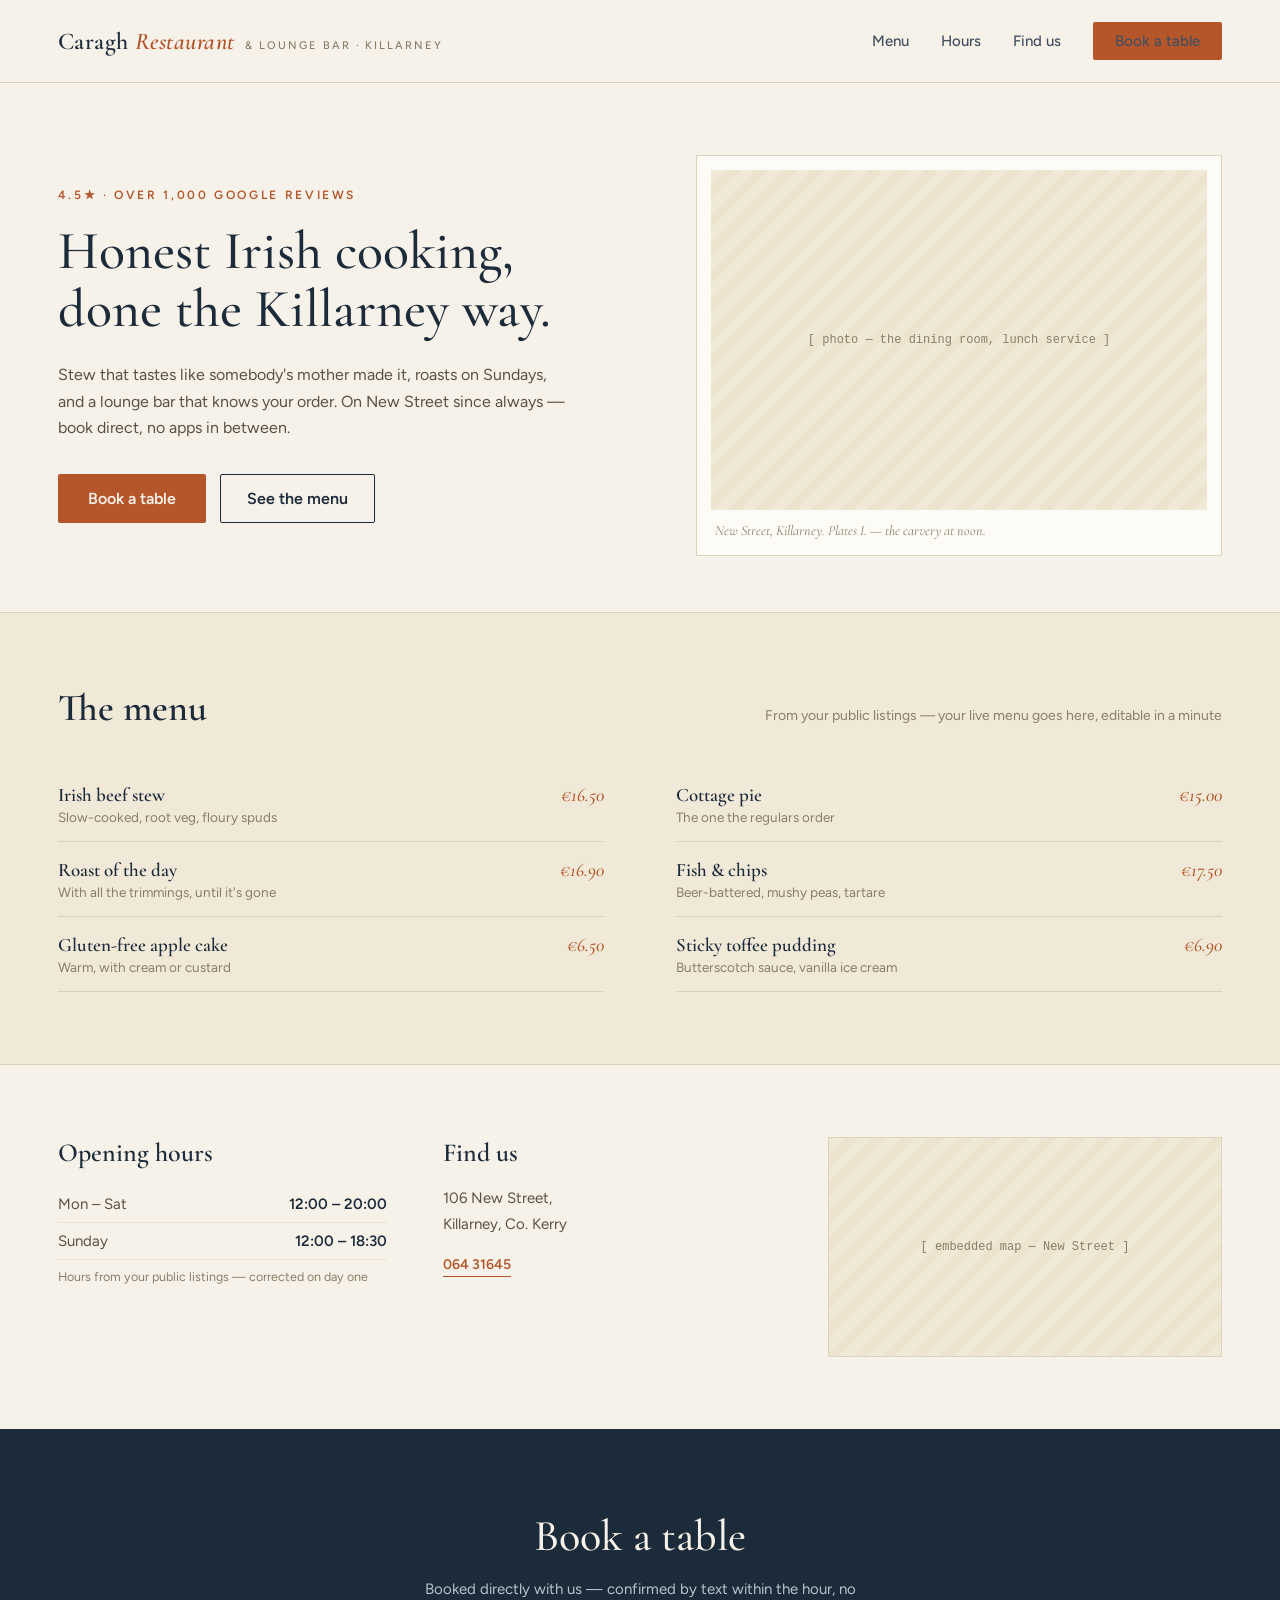
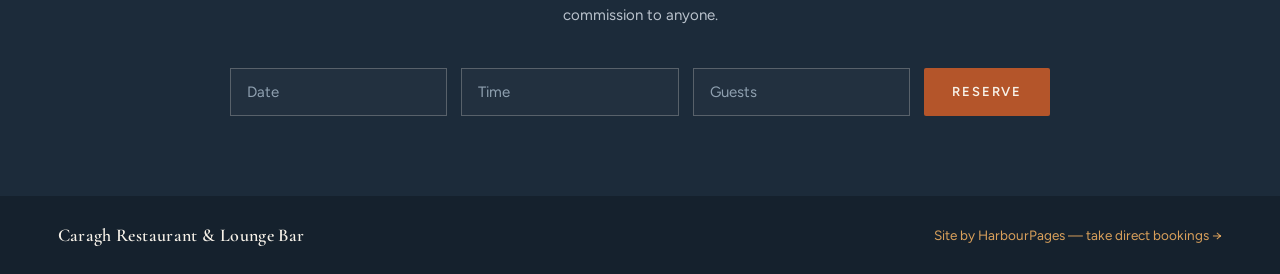
==== demos/caragh-restaurant/index.html @ 48262aea "Three real-business demos: Caragh (Killarney), Friends Bistro (Westport), The Supper Club (Kinsale) " ====
<!doctype html>
<html lang="en-IE">
<head>
  <meta charset="utf-8">
  <meta name="viewport" content="width=device-width, initial-scale=1">
  <meta name="description" content="Demo site by HarbourPages — Caragh Restaurant & Lounge Bar, Killarney. Honest Irish cooking on New Street. Book a table directly, no apps in between.">
  <title>Caragh Restaurant &amp; Lounge Bar — Killarney (HarbourPages demo)</title>
  <link rel="preconnect" href="https://fonts.googleapis.com">
  <link rel="preconnect" href="https://fonts.gstatic.com" crossorigin>
  <link href="https://fonts.googleapis.com/css2?family=Cormorant+Garamond:ital,wght@0,400;0,500;0,600;0,700;1,400;1,500;1,600&family=Figtree:wght@400;500;600;700&display=swap" rel="stylesheet">
  <link rel="stylesheet" href="../../styles.css">
</head>
<body>

  <nav class="nav">
    <div class="brand">
      <span class="brandMark">Caragh <em>Restaurant</em></span>
      <span class="brandTag">&amp; Lounge Bar &middot; Killarney</span>
    </div>
    <div class="navLinks">
      <a href="#menu">Menu</a>
      <a href="#hours">Hours</a>
      <a href="#hours">Find us</a>
      <a class="btn btnSolid btnSmall" href="#book">Book a table</a>
    </div>
  </nav>

  <header class="hero">
    <div>
      <div class="kicker">4.5&#9733; &middot; over 1,000 Google reviews</div>
      <h1 style="font-size:clamp(38px, 4.2vw, 60px);">Honest Irish cooking, done the Killarney way.</h1>
      <p class="heroCopy" style="max-width:32em;">Stew that tastes like somebody's mother made it, roasts on Sundays, and a lounge bar that knows your order. On New Street since always &mdash; book direct, no apps in between.</p>
      <div class="heroActions">
        <a class="btn btnSolid" href="#book">Book a table</a>
        <a class="btn btnOutline" href="#menu">See the menu</a>
      </div>
    </div>
    <figure class="plate">
      <div class="placeholder" style="height:340px;"><span>[ photo &mdash; the dining room, lunch service ]</span></div>
      <figcaption><span>New Street, Killarney. Plates I. &mdash; the carvery at noon.</span></figcaption>
    </figure>
  </header>

  <section class="band bandAlt menuBand" id="menu">
    <div class="menuHead">
      <h2>The menu</h2>
      <span>From your public listings &mdash; your live menu goes here, editable in a minute</span>
    </div>
    <div class="menuGrid">
      <div class="dish"><div><h3>Irish beef stew</h3><p>Slow-cooked, root veg, floury spuds</p></div><span class="price">&euro;16.50</span></div>
      <div class="dish"><div><h3>Cottage pie</h3><p>The one the regulars order</p></div><span class="price">&euro;15.00</span></div>
      <div class="dish"><div><h3>Roast of the day</h3><p>With all the trimmings, until it's gone</p></div><span class="price">&euro;16.90</span></div>
      <div class="dish"><div><h3>Fish &amp; chips</h3><p>Beer-battered, mushy peas, tartare</p></div><span class="price">&euro;17.50</span></div>
      <div class="dish"><div><h3>Gluten-free apple cake</h3><p>Warm, with cream or custard</p></div><span class="price">&euro;6.50</span></div>
      <div class="dish"><div><h3>Sticky toffee pudding</h3><p>Butterscotch sauce, vanilla ice cream</p></div><span class="price">&euro;6.90</span></div>
    </div>
  </section>

  <section class="band infoGrid" id="hours">
    <div>
      <h3>Opening hours</h3>
      <div class="hoursRow"><span>Mon &ndash; Sat</span><strong>12:00 &ndash; 20:00</strong></div>
      <div class="hoursRow"><span>Sunday</span><strong>12:00 &ndash; 18:30</strong></div>
      <div class="hoursRow"><span style="font-size:12.5px;color:#8A7E68;">Hours from your public listings &mdash; corrected on day one</span><strong></strong></div>
    </div>
    <div>
      <h3>Find us</h3>
      <p class="address">106 New Street,<br>Killarney, Co. Kerry</p>
      <a class="linkRule" href="tel:+3536431645" style="font-size:14px;">064 31645</a>
    </div>
    <div class="mapSlot placeholder"><span>[ embedded map &mdash; New Street ]</span></div>
  </section>

  <section class="bandDark bookBand" id="book">
    <h2>Book a table</h2>
    <p>Booked directly with us &mdash; confirmed by text within the hour, no commission to anyone.</p>
    <div class="bookRow">
      <input placeholder="Date" aria-label="Date">
      <input placeholder="Time" aria-label="Time">
      <input placeholder="Guests" aria-label="Guests">
      <a class="btn btnSolid btnCaps" href="mailto:hello@harbourpages.com?subject=Table%20booking%20(Caragh%20demo)">Reserve</a>
    </div>
  </section>

  <footer class="footer">
    <span class="brandMark" style="font-style:normal;">Caragh Restaurant &amp; Lounge Bar</span>
    <a href="https://harbourpages.com">Site by HarbourPages &mdash; take direct bookings &rarr;</a>
  </footer>

</body>
</html>
---- styles.css ----
/* ============================================================
   HarbourPages — design system (per HANDOFF.md)
   Fonts: Cormorant Garamond (display serif) + Figtree (UI/body)
   ============================================================ */

:root {
  --bg: #f7f2e9;
  --bg-alt: #f1e9d8;
  --card: #fdfbf5;
  --ink: #1c2b3a;
  --body: #22303f;
  --secondary: #5a5142;
  --muted: #8a7e68;
  --hairline: #ddd2bc;
  --rule-soft: #ede4d0;
  --rule-softer: #f1e9d8;
  --accent: #b4552a;
  --accent-hover: #8e3f1d;
  --dark: #1c2b3a;
  --dark-footer: #15212d;
  --dark-body: #22303f;
  --on-dark: #f7f2e9;
  --on-dark-secondary: #b9c2cc;
  --on-dark-muted: #8fa0b0;
  --gold: #d9a05b;
  --serif: "Cormorant Garamond", Georgia, serif;
  --sans: "Figtree", "Segoe UI", sans-serif;
  --pad-x: clamp(24px, 4.5vw, 64px);
}

* {
  box-sizing: border-box;
}

body {
  margin: 0;
  background: var(--bg);
  color: var(--body);
  font: 400 16px/1.6 var(--sans);
}

a {
  color: var(--accent);
  text-decoration: none;
  transition: color 140ms ease, background 140ms ease, border-color 140ms ease;
}

a:hover {
  color: var(--accent-hover);
}

img {
  max-width: 100%;
}

input {
  font: 400 15px var(--sans);
}

/* --- Buttons (near-square, 2px radius) --- */
.btn {
  display: inline-block;
  border-radius: 2px;
  font: 600 16px var(--sans);
  padding: 15px 30px;
  white-space: nowrap;
}

.btnSolid {
  background: var(--accent);
  color: var(--on-dark);
}

.btnSolid:hover {
  background: var(--accent-hover);
  color: var(--on-dark);
}

.btnOutline {
  border: 1px solid var(--ink);
  color: var(--ink);
  padding: 14px 26px;
}

.btnOutline:hover {
  background: var(--ink);
  color: var(--on-dark);
}

.btnSmall {
  font-size: 15px;
  padding: 10px 22px;
}

.btnCaps {
  font: 600 13px var(--sans);
  letter-spacing: 0.14em;
  text-transform: uppercase;
  padding: 16px 28px;
}

/* --- Kickers & links --- */
.kicker {
  font: 600 12px var(--sans);
  letter-spacing: 0.22em;
  text-transform: uppercase;
  color: var(--accent);
}

.linkRule {
  font: 600 15px var(--sans);
  border-bottom: 1px solid var(--accent);
  padding-bottom: 3px;
}

.linkCaps {
  font: 600 13px var(--sans);
  letter-spacing: 0.18em;
  text-transform: uppercase;
  border-bottom: 1px solid currentColor;
  padding-bottom: 4px;
}

.linkCaps.inkLink {
  color: var(--ink);
}

.linkCaps.inkLink:hover {
  color: var(--accent);
}

/* --- Nav --- */
.nav {
  display: flex;
  align-items: center;
  justify-content: space-between;
  gap: 18px;
  flex-wrap: wrap;
  padding: 22px var(--pad-x);
  border-bottom: 1px solid var(--hairline);
}

.brand {
  display: flex;
  align-items: baseline;
  gap: 10px;
}

.brandMark {
  font: 600 24px var(--serif);
  color: var(--ink);
  letter-spacing: 0.02em;
}

.brandMark em {
  font-style: italic;
  color: var(--accent);
}

.brandTag {
  font: 500 11px var(--sans);
  letter-spacing: 0.18em;
  color: var(--muted);
  text-transform: uppercase;
}

.navLinks {
  display: flex;
  align-items: center;
  gap: clamp(16px, 2.5vw, 32px);
}

.navLinks > a {
  font: 500 15px var(--sans);
  color: #435060;
}

.navLinks > a:hover {
  color: var(--accent);
}

/* --- Bands --- */
.band {
  padding: 72px var(--pad-x);
}

.bandAlt {
  background: var(--bg-alt);
  border-top: 1px solid var(--hairline);
  border-bottom: 1px solid var(--hairline);
}

.bandCard {
  background: var(--card);
  border-top: 1px solid var(--hairline);
}

.bandDark {
  background: var(--dark);
  color: var(--on-dark);
}

/* --- Hero --- */
.hero {
  display: grid;
  grid-template-columns: 1.05fr 0.95fr;
  gap: 56px;
  padding: 72px var(--pad-x) 56px;
  align-items: center;
}

.hero .kicker {
  margin-bottom: 20px;
}

.hero h1 {
  font: 500 clamp(40px, 4.8vw, 68px) / 1.08 var(--serif);
  margin: 0 0 24px;
  color: var(--ink);
  text-wrap: balance;
}

.hero h1 em {
  color: var(--accent);
}

.heroLead {
  font: 500 20px/1.5 var(--sans);
  color: var(--body);
  margin: 0 0 14px;
  max-width: 34em;
}

.heroCopy {
  font: 400 16px/1.65 var(--sans);
  color: var(--secondary);
  margin: 0 0 32px;
  max-width: 36em;
}

.heroActions {
  display: flex;
  gap: 14px;
  align-items: center;
  flex-wrap: wrap;
}

/* --- Etching-style plate --- */
.plate {
  margin: 0;
  border: 1px solid var(--hairline);
  padding: 14px;
  background: var(--card);
}

.plate img {
  display: block;
  width: 100%;
  height: 340px;
  object-fit: cover;
}

.plate figcaption {
  font: italic 400 14px var(--serif);
  color: var(--muted);
  padding: 12px 4px 2px;
  display: flex;
  justify-content: space-between;
  gap: 12px;
}

.plate figcaption .plateMeta {
  font: 400 11px var(--sans);
  font-style: normal;
  letter-spacing: 0.14em;
}

.placeholder {
  background: repeating-linear-gradient(-45deg, var(--rule-softer), var(--rule-softer) 10px, var(--rule-soft) 10px, var(--rule-soft) 20px);
  display: flex;
  align-items: center;
  justify-content: center;
}

.placeholder span {
  font: 400 12px ui-monospace, monospace;
  color: var(--muted);
}

/* --- Demo strip --- */
.demoStrip {
  padding: 0 var(--pad-x) 72px;
}

.stripHead {
  display: flex;
  align-items: baseline;
  justify-content: space-between;
  gap: 16px;
  flex-wrap: wrap;
  border-top: 1px solid var(--hairline);
  padding-top: 28px;
  margin-bottom: 24px;
}

.stripHead h2 {
  font: 600 30px var(--serif);
  margin: 0;
  color: var(--ink);
}

.stripHead span {
  font: 400 14px var(--sans);
  color: var(--muted);
}

.demoGrid {
  display: grid;
  grid-template-columns: repeat(3, 1fr);
  gap: 24px;
}

.demoCard {
  display: block;
  background: var(--card);
  border: 1px solid var(--hairline);
  padding: 12px 12px 18px;
  color: var(--body);
}

.demoCard:hover {
  border-color: var(--accent);
  color: var(--body);
}

.demoCard .placeholder {
  height: 170px;
}

.demoCardRow {
  display: flex;
  justify-content: space-between;
  align-items: baseline;
  gap: 12px;
  padding: 16px 6px 0;
}

.demoCardRow h3 {
  font: 600 21px var(--serif);
  margin: 0;
  color: var(--ink);
}

.demoCardRow p {
  font: 400 13px var(--sans);
  color: var(--muted);
  margin: 3px 0 0;
}

.demoCardRow .view {
  font: 600 13px var(--sans);
  color: var(--accent);
  white-space: nowrap;
}

/* --- Odyssey quote band --- */
.quoteBand {
  display: grid;
  grid-template-columns: 380px 1fr;
  gap: 64px;
  align-items: center;
}

.quoteBand img {
  display: block;
  width: 100%;
  height: auto;
  mix-blend-mode: multiply;
}

.quoteBand blockquote {
  font: italic 500 clamp(26px, 2.8vw, 36px) / 1.35 var(--serif);
  color: var(--ink);
  margin: 0 0 20px;
  max-width: 20em;
}

.quoteAttr {
  font: 600 12px var(--sans);
  letter-spacing: 0.2em;
  color: var(--muted);
  text-transform: uppercase;
  margin-bottom: 26px;
}

.quoteBand p {
  font: 400 16px/1.7 var(--sans);
  color: var(--secondary);
  max-width: 38em;
  margin: 0 0 28px;
}

/* --- Leaks --- */
.leaksLayout {
  display: grid;
  grid-template-columns: 340px 1fr;
  gap: 64px;
  padding: 80px var(--pad-x);
}

.leaksLayout h2 {
  font: 600 38px/1.15 var(--serif);
  margin: 0 0 16px;
  color: var(--ink);
}

.leaksLayout .intro p {
  font: 400 15px/1.65 var(--sans);
  color: var(--secondary);
  margin: 0;
}

.leaksGrid {
  display: grid;
  grid-template-columns: repeat(2, 1fr);
  column-gap: 48px;
}

.leak {
  display: flex;
  gap: 16px;
  align-items: baseline;
  padding: 14px 0;
  border-bottom: 1px solid var(--hairline);
}

.leak .no {
  font: italic 500 16px var(--serif);
  color: var(--accent);
  width: 26px;
  flex: 0 0 auto;
}

.leak h3 {
  font: 600 15px var(--sans);
  color: var(--ink);
  margin: 0;
}

.leak p {
  font: 400 13.5px/1.5 var(--sans);
  color: var(--muted);
  margin: 2px 0 0;
}

/* --- Process --- */
.processBand h2 {
  font: 600 38px var(--serif);
  margin: 0 0 8px;
  color: var(--ink);
}

.processBand .route {
  font: 400 15px var(--sans);
  color: var(--muted);
  margin: 0 0 40px;
}

.processGrid {
  display: grid;
  grid-template-columns: repeat(5, 1fr);
}

.step {
  border-left: 1px solid var(--hairline);
  padding: 6px 22px 4px;
}

.step .no {
  font: italic 500 30px var(--serif);
  color: var(--accent);
}

.step h3 {
  font: 600 17px var(--sans);
  color: var(--ink);
  margin: 10px 0 6px;
}

.step p {
  font: 400 13.5px/1.55 var(--sans);
  color: var(--secondary);
  margin: 0;
}

/* --- Pricing --- */
.pricingBand {
  padding: 90px var(--pad-x);
}

.pricingBand h2 {
  font: 500 44px var(--serif);
  margin: 0 0 14px;
  color: var(--ink);
  text-align: center;
}

.priceHero {
  text-align: center;
  margin-bottom: 14px;
}

.priceHero span {
  font: italic 500 clamp(44px, 5vw, 64px) var(--serif);
  color: var(--accent);
}

/* Cormorant's italic oldstyle zeros sit low next to the tall 8 —
   a slight lift optically centres them (menu-price flourish). */
.priceZeros {
  position: relative;
  top: -0.12em;
}

.priceSub {
  font: 400 15px/1.7 var(--sans);
  color: var(--secondary);
  max-width: 40em;
  margin: 0 auto 56px;
  text-align: center;
}

.pricingCols {
  display: grid;
  grid-template-columns: repeat(3, 1fr);
  max-width: 1200px;
  margin: 0 auto;
}

.priceCol {
  border-left: 1px solid var(--hairline);
  padding: 8px 36px 4px;
}

.priceCol .tag {
  font: 500 11px var(--sans);
  letter-spacing: 0.26em;
  text-transform: uppercase;
  color: var(--accent);
  margin-bottom: 16px;
}

.priceCol h3 {
  font: 500 26px var(--serif);
  color: var(--ink);
  margin: 0 0 16px;
}

.pricePoint {
  display: flex;
  gap: 12px;
  align-items: baseline;
  padding: 9px 0;
  border-top: 1px solid var(--rule-softer);
}

.pricePoint .dash {
  font: italic 500 14px var(--serif);
  color: var(--accent);
}

.pricePoint span:last-child {
  font: 400 14px/1.55 var(--sans);
  color: var(--secondary);
}

.pricingLinks {
  display: flex;
  justify-content: center;
  gap: 48px;
  margin-top: 52px;
  flex-wrap: wrap;
}

/* --- Audit finale --- */
.auditBand {
  padding: 96px var(--pad-x);
  text-align: center;
}

.auditBand .kicker {
  letter-spacing: 0.3em;
  margin-bottom: 20px;
  display: block;
}

.auditBand h2 {
  font: 500 clamp(34px, 4vw, 48px) var(--serif);
  margin: 0 0 18px;
  color: var(--ink);
}

.auditBand > p {
  font: 400 15px/1.7 var(--sans);
  color: var(--secondary);
  max-width: 34em;
  margin: 0 auto 44px;
}

.auditRow {
  display: flex;
  gap: 14px;
  justify-content: center;
  max-width: 780px;
  margin: 0 auto;
  flex-wrap: wrap;
}

.auditRow input {
  flex: 1;
  min-width: 200px;
  padding: 14px 16px;
  border: 1px solid var(--hairline);
  background: var(--card);
  color: var(--body);
}

.auditRow input.wide {
  flex: 1.4;
}

.auditRow button.btn {
  border: 0;
  cursor: pointer;
}

.auditRow button.btn:disabled {
  opacity: 0.6;
  cursor: default;
}

/* Honeypot field — invisible to humans, present for bots */
.auditRow .hp {
  position: absolute;
  left: -9999px;
  width: 1px;
  height: 1px;
  opacity: 0;
}

.auditNote {
  margin: 18px auto 0;
  max-width: 560px;
  text-align: center;
  font: 400 15px/1.7 var(--sans);
  color: var(--body);
}

.auditNote a {
  color: var(--accent);
}

/* --- Footer --- */
.footer {
  background: var(--dark-footer);
  color: var(--on-dark-muted);
  display: flex;
  justify-content: space-between;
  align-items: center;
  gap: 14px;
  flex-wrap: wrap;
  padding: 28px var(--pad-x);
  font: 400 13.5px var(--sans);
}

.footer .brandMark {
  font-size: 18px;
  color: var(--on-dark);
}

.footer .brandMark em {
  color: var(--gold);
}

.footer a {
  color: var(--gold);
}

.footer a:hover {
  color: var(--on-dark);
}

/* ============================================================
   Demo site (The Harbour Cafe)
   ============================================================ */

.menuBand h2 {
  font: 600 38px var(--serif);
  margin: 0;
  color: var(--ink);
}

.menuHead {
  display: flex;
  justify-content: space-between;
  align-items: baseline;
  gap: 16px;
  flex-wrap: wrap;
  margin-bottom: 36px;
}

.menuHead span {
  font: 400 14px var(--sans);
  color: var(--muted);
}

.menuGrid {
  display: grid;
  grid-template-columns: 1fr 1fr;
  gap: 0 72px;
}

.dish {
  display: flex;
  justify-content: space-between;
  align-items: baseline;
  gap: 24px;
  padding: 16px 0;
  border-bottom: 1px solid var(--hairline);
}

.dish h3 {
  font: 600 19px var(--serif);
  color: var(--ink);
  margin: 0;
}

.dish p {
  font: 400 13.5px var(--sans);
  color: var(--muted);
  margin: 3px 0 0;
}

.dish .price {
  font: italic 500 19px var(--serif);
  color: var(--accent);
  white-space: nowrap;
}

.infoGrid {
  display: grid;
  grid-template-columns: 1fr 1fr 1.2fr;
  gap: 56px;
}

.infoGrid h3 {
  font: 600 26px var(--serif);
  margin: 0 0 18px;
  color: var(--ink);
}

.hoursRow {
  display: flex;
  justify-content: space-between;
  padding: 9px 0;
  border-bottom: 1px solid var(--rule-soft);
  font: 400 15px var(--sans);
  color: var(--secondary);
}

.hoursRow strong {
  color: var(--ink);
  font-weight: 600;
}

.hoursRow:last-of-type {
  border-bottom: 0;
}

.address {
  font: 400 15px/1.7 var(--sans);
  color: var(--secondary);
  margin: 0 0 14px;
}

.mapSlot {
  height: 220px;
  border: 1px solid var(--hairline);
}

.bookBand {
  text-align: center;
  padding: 80px var(--pad-x);
}

.bookBand h2 {
  font: 500 44px var(--serif);
  margin: 0 0 14px;
}

.bookBand > p {
  font: 400 15px/1.7 var(--sans);
  color: var(--on-dark-secondary);
  margin: 0 auto 40px;
  max-width: 30em;
}

.bookRow {
  display: flex;
  gap: 14px;
  justify-content: center;
  max-width: 820px;
  margin: 0 auto;
  flex-wrap: wrap;
}

.bookRow input {
  flex: 1;
  min-width: 140px;
  padding: 14px 16px;
  border: 1px solid rgba(247, 242, 233, 0.25);
  background: var(--dark-body);
  color: var(--on-dark);
}

.bookRow input::placeholder {
  color: var(--on-dark-muted);
}

/* ============================================================
   Owner dashboard
   ============================================================ */

.dashTop {
  display: flex;
  align-items: center;
  justify-content: space-between;
  gap: 14px;
  flex-wrap: wrap;
  padding: 18px 40px;
  background: var(--dark);
  color: var(--on-dark);
}

.dashTop .brandMark {
  font-size: 20px;
  color: var(--on-dark);
}

.dashTop .brandMark em {
  color: var(--gold);
}

.dashTag {
  font: 500 12px var(--sans);
  letter-spacing: 0.14em;
  text-transform: uppercase;
  color: var(--on-dark-muted);
}

.dashTop .right {
  display: flex;
  align-items: center;
  gap: 20px;
}

.dashTop .right a {
  font: 600 14px var(--sans);
  color: var(--gold);
}

.dashTop .right a:hover {
  color: var(--on-dark);
}

.avatar {
  width: 36px;
  height: 36px;
  border-radius: 50%;
  background: var(--accent);
  color: var(--on-dark);
  display: flex;
  align-items: center;
  justify-content: center;
  font: 600 14px var(--sans);
}

.dashLayout {
  display: grid;
  grid-template-columns: 240px 1fr;
  min-height: calc(100vh - 73px);
}

.sidebar {
  background: var(--bg-alt);
  border-right: 1px solid var(--hairline);
  padding: 28px 0;
  display: flex;
  flex-direction: column;
  gap: 2px;
}

.sideLink {
  display: flex;
  justify-content: space-between;
  align-items: center;
  font: 500 15px var(--sans);
  color: var(--secondary);
  padding: 13px 28px;
  border-left: 3px solid transparent;
}

.sideLink:hover {
  color: var(--accent);
}

.sideLink.active {
  font-weight: 600;
  color: var(--ink);
  background: var(--bg);
  border-left-color: var(--accent);
}

.sideLink .badge {
  font: 600 12px var(--sans);
  color: var(--accent);
}

.sideNote {
  margin-top: auto;
  padding: 20px 28px;
  font: 400 12.5px/1.6 var(--sans);
  color: var(--muted);
}

.sideNote strong {
  color: var(--ink);
}

.dashMain {
  padding: 36px 40px;
}

.dashMain h1 {
  font: 500 36px var(--serif);
  margin: 0 0 6px;
  color: var(--ink);
}

.dashGreeting {
  font: 400 14.5px var(--sans);
  color: var(--muted);
  margin: 0 0 30px;
}

.card {
  background: var(--card);
  border: 1px solid var(--hairline);
  margin-bottom: 24px;
}

.cardHead {
  display: flex;
  justify-content: space-between;
  align-items: center;
  padding: 18px 24px;
  border-bottom: 1px solid var(--rule-soft);
}

.cardHead .title {
  font: 600 20px var(--serif);
  color: var(--ink);
}

.cardHead .date {
  font: 400 13px var(--sans);
  color: var(--muted);
}

.bookingRow {
  display: grid;
  grid-template-columns: 90px 1fr 120px auto;
  gap: 20px;
  align-items: center;
  padding: 14px 24px;
  border-bottom: 1px solid var(--rule-softer);
}

.bookingRow .time {
  font: italic 500 18px var(--serif);
  color: var(--accent);
}

.bookingRow .name {
  font: 500 15px var(--sans);
  color: var(--ink);
}

.bookingRow .party {
  font: 400 14px var(--sans);
  color: var(--muted);
}

.bookingRow .actions {
  display: flex;
  gap: 8px;
}

.btnConfirm {
  font: 600 12.5px var(--sans);
  color: var(--on-dark);
  background: var(--dark);
  padding: 8px 16px;
  border-radius: 2px;
}

.btnConfirm:hover {
  background: var(--accent);
  color: var(--on-dark);
}

.btnDecline {
  font: 600 12.5px var(--sans);
  color: var(--secondary);
  border: 1px solid var(--hairline);
  padding: 8px 16px;
  border-radius: 2px;
}

.btnDecline:hover {
  color: var(--accent);
  border-color: var(--accent);
}

.quickGrid {
  display: grid;
  grid-template-columns: 1fr 1fr;
  gap: 24px;
}

.quickCard {
  background: var(--card);
  border: 1px solid var(--hairline);
  padding: 24px;
}

.quickCard .title {
  font: 600 20px var(--serif);
  color: var(--ink);
  margin-bottom: 4px;
}

.quickCard .hint {
  font: 400 13.5px var(--sans);
  color: var(--muted);
  margin-bottom: 18px;
}

.hoursEdit {
  display: flex;
  gap: 12px;
  align-items: center;
  flex-wrap: wrap;
}

.hoursEdit input {
  width: 90px;
  padding: 11px 12px;
  border: 1px solid var(--hairline);
  background: var(--bg);
  color: var(--ink);
  text-align: center;
}

.hoursEdit .to {
  font: 400 14px var(--sans);
  color: var(--muted);
}

.btnClosed {
  font: 600 13px var(--sans);
  color: var(--on-dark);
  background: var(--accent);
  padding: 11px 20px;
  border-radius: 2px;
  margin-left: auto;
}

.btnClosed:hover {
  background: var(--accent-hover);
  color: var(--on-dark);
}

.menuEditRow {
  display: flex;
  justify-content: space-between;
  align-items: center;
  padding: 10px 0;
  border-top: 1px solid var(--rule-softer);
  font: 500 14.5px var(--sans);
  color: var(--ink);
}

.menuEditRow .rowRight {
  display: flex;
  gap: 14px;
  align-items: center;
}

.menuEditRow .price {
  font: italic 500 15px var(--serif);
  color: var(--accent);
}

.menuEditRow .edit {
  font: 600 12.5px var(--sans);
  color: var(--muted);
}

.menuEditRow .edit:hover {
  color: var(--accent);
}

.addDish {
  display: inline-block;
  margin-top: 14px;
  font: 600 13px var(--sans);
  border-bottom: 1px solid var(--accent);
  padding-bottom: 2px;
}

.supportNote {
  margin-top: 24px;
  font: 400 13px var(--sans);
  color: var(--muted);
}

/* ============================================================
   Responsive
   ============================================================ */

@media (max-width: 1024px) {
  .hero,
  .quoteBand,
  .leaksLayout {
    grid-template-columns: 1fr;
    gap: 40px;
  }

  .quoteBand img {
    max-width: 340px;
  }

  .processGrid {
    grid-template-columns: 1fr;
    gap: 0;
  }

  .step {
    border-left: 0;
    border-top: 1px solid var(--hairline);
    padding: 18px 4px;
  }

  .pricingCols {
    grid-template-columns: 1fr;
  }

  .priceCol {
    border-left: 0;
    border-top: 1px solid var(--hairline);
    padding: 24px 4px;
  }

  .demoGrid,
  .menuGrid,
  .infoGrid,
  .quickGrid {
    grid-template-columns: 1fr;
  }

  .dashLayout {
    grid-template-columns: 1fr;
  }

  .sidebar {
    flex-direction: row;
    flex-wrap: wrap;
    border-right: 0;
    border-bottom: 1px solid var(--hairline);
    padding: 10px;
  }

  .sideLink {
    padding: 9px 14px;
    border-left: 0;
  }

  .sideNote {
    display: none;
  }

  .bookingRow {
    grid-template-columns: 70px 1fr;
    row-gap: 6px;
  }
}
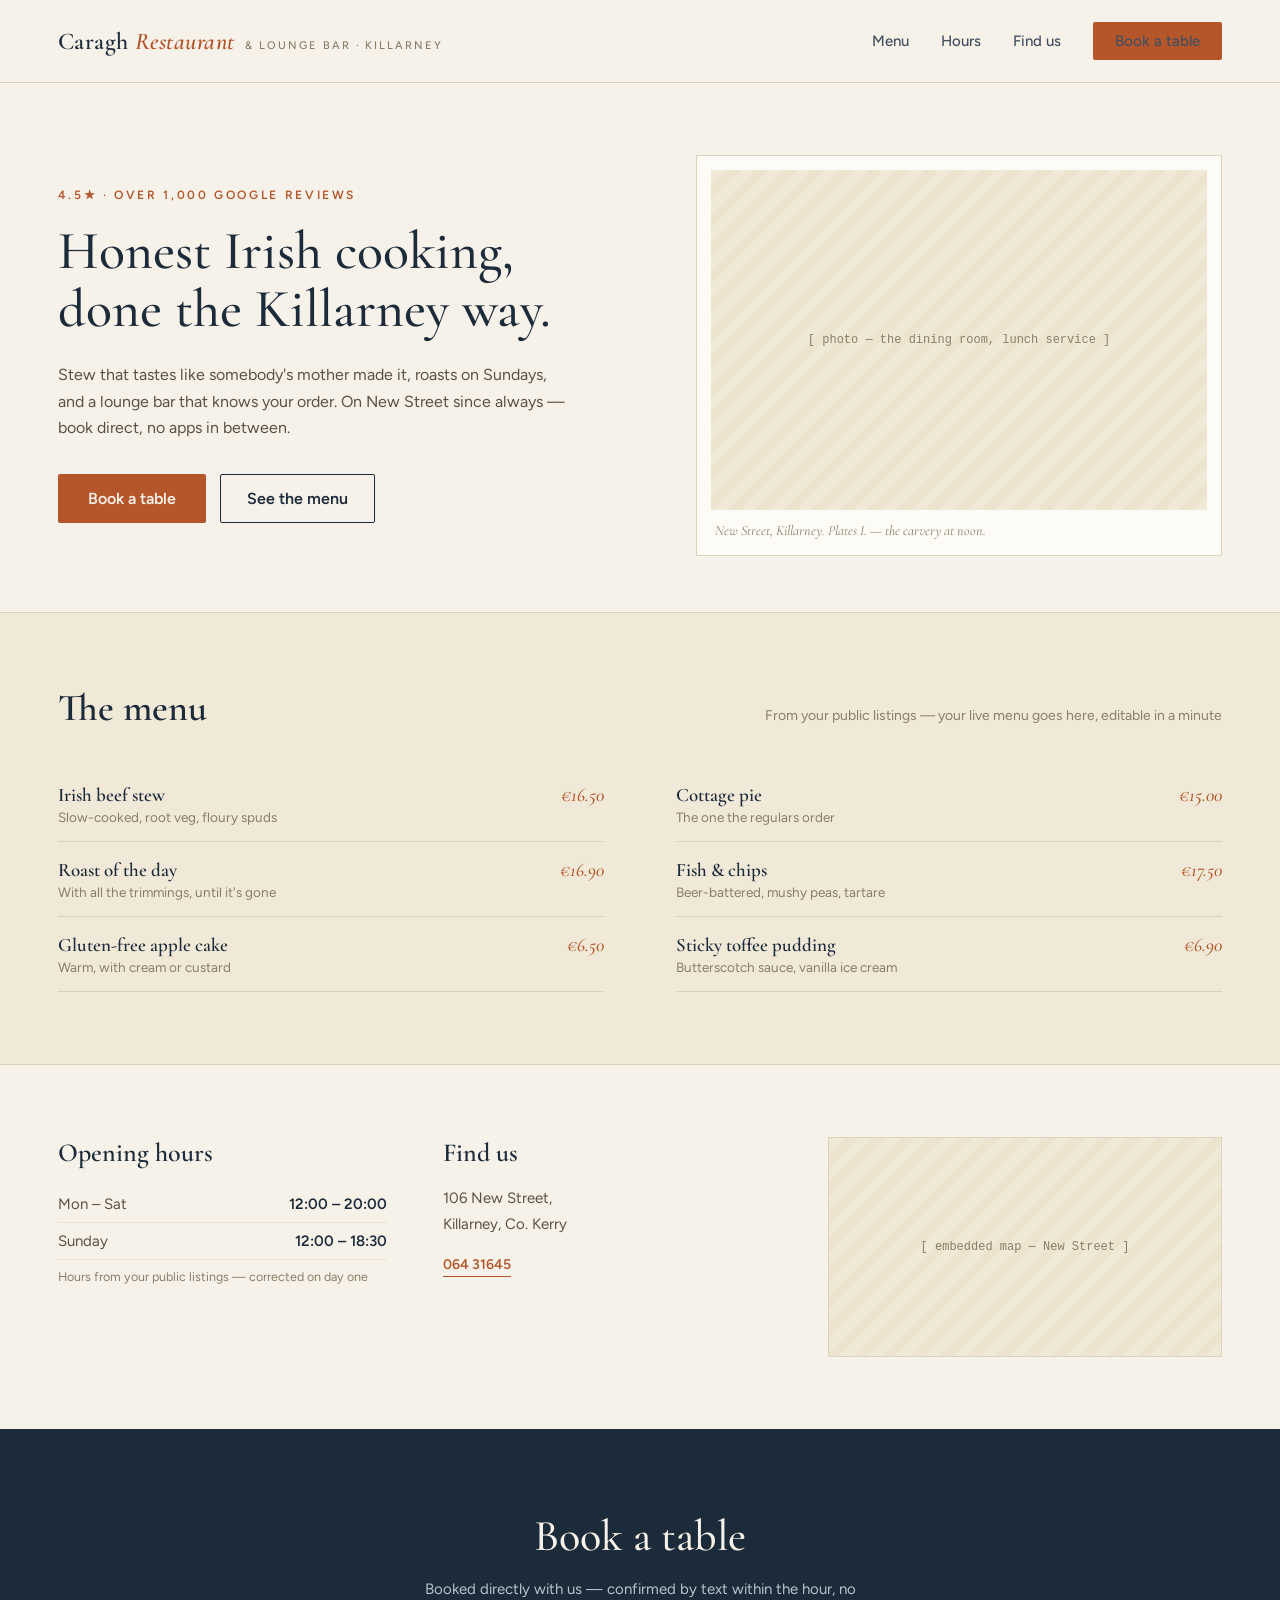
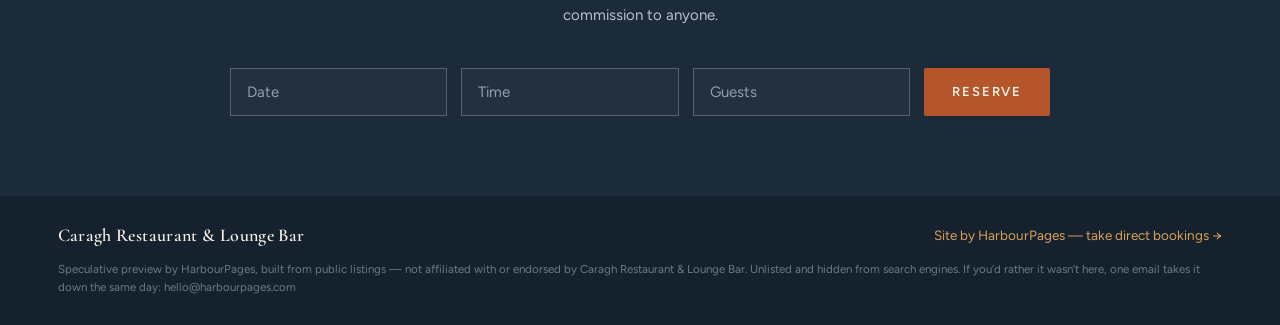
==== commit 9d73e4b1: "Demos become unlisted previews: noindex everywhere + courtesy disclaimer X-Robots-Tag noindex/nofoll" ====
--- a/demos/caragh-restaurant/index.html
+++ b/demos/caragh-restaurant/index.html
@@ -3,6 +3,7 @@
 <head>
   <meta charset="utf-8">
   <meta name="viewport" content="width=device-width, initial-scale=1">
+  <meta name="robots" content="noindex, nofollow">
   <meta name="description" content="Demo site by HarbourPages — Caragh Restaurant & Lounge Bar, Killarney. Honest Irish cooking on New Street. Book a table directly, no apps in between.">
   <title>Caragh Restaurant &amp; Lounge Bar — Killarney (HarbourPages demo)</title>
   <link rel="preconnect" href="https://fonts.googleapis.com">
@@ -85,6 +86,7 @@
   <footer class="footer">
     <span class="brandMark" style="font-style:normal;">Caragh Restaurant &amp; Lounge Bar</span>
     <a href="https://harbourpages.com">Site by HarbourPages &mdash; take direct bookings &rarr;</a>
+      <div style="width:100%;font-size:11.5px;opacity:.7;line-height:1.6">Speculative preview by HarbourPages, built from public listings &mdash; not affiliated with or endorsed by Caragh Restaurant & Lounge Bar. Unlisted and hidden from search engines. If you&rsquo;d rather it wasn&rsquo;t here, one email takes it down the same day: hello@harbourpages.com</div>
   </footer>
 
 </body>
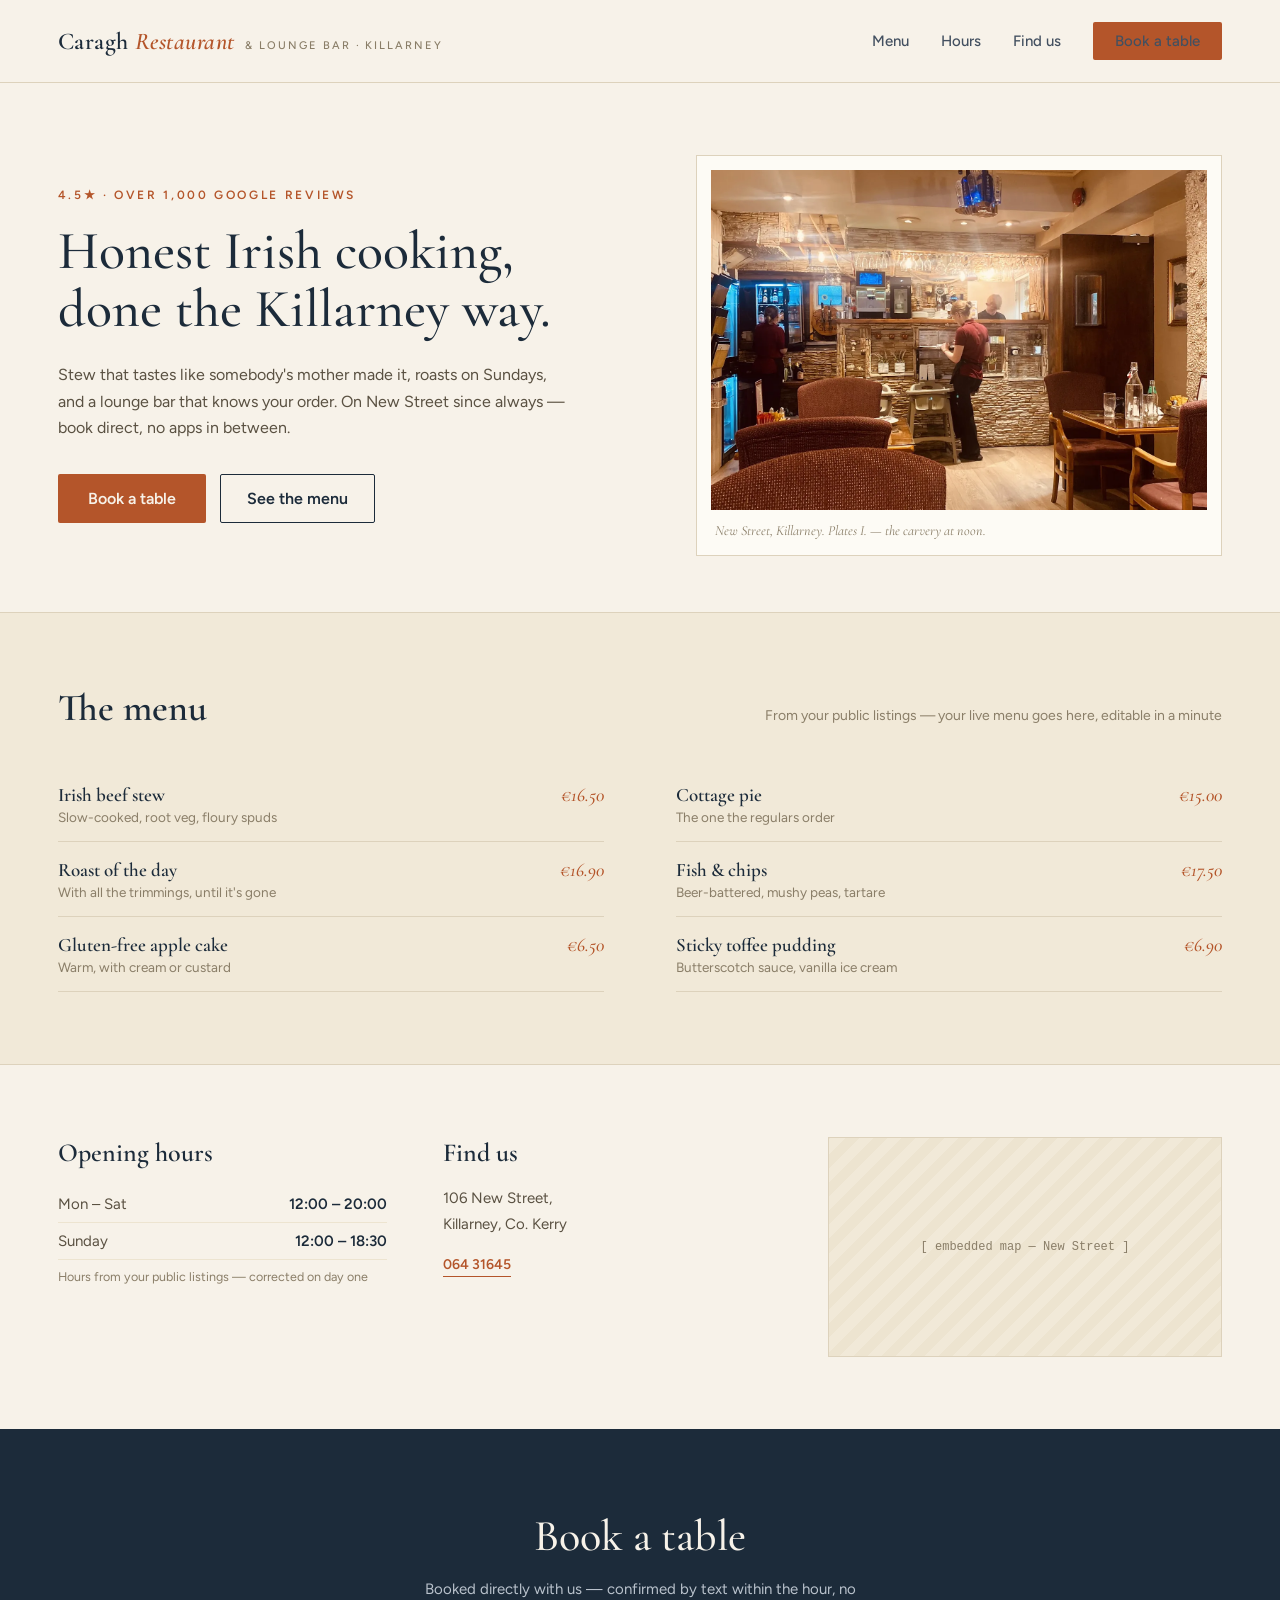
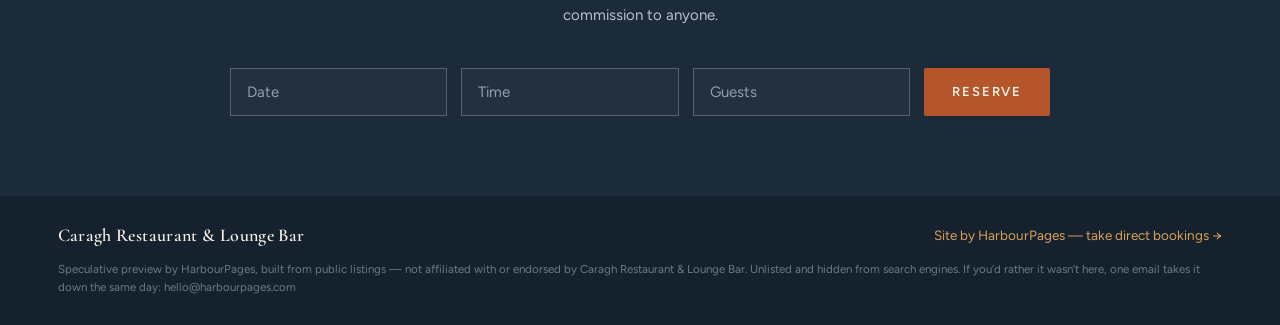
==== commit a06b5d26: "Add real photos to 8 demo pages Auto-selected from each business's own Google Maps photos via the Ou" ====
--- a/demos/caragh-restaurant/index.html
+++ b/demos/caragh-restaurant/index.html
@@ -37,7 +37,7 @@
       </div>
     </div>
     <figure class="plate">
-      <div class="placeholder" style="height:340px;"><span>[ photo &mdash; the dining room, lunch service ]</span></div>
+      <div class="placeholder" style="height:340px;"><img src="photos/00-interior.webp" alt="the dining room, lunch service" loading="lazy" style="display:block;width:100%;aspect-ratio:3/2;object-fit:cover"></div>
       <figcaption><span>New Street, Killarney. Plates I. &mdash; the carvery at noon.</span></figcaption>
     </figure>
   </header>
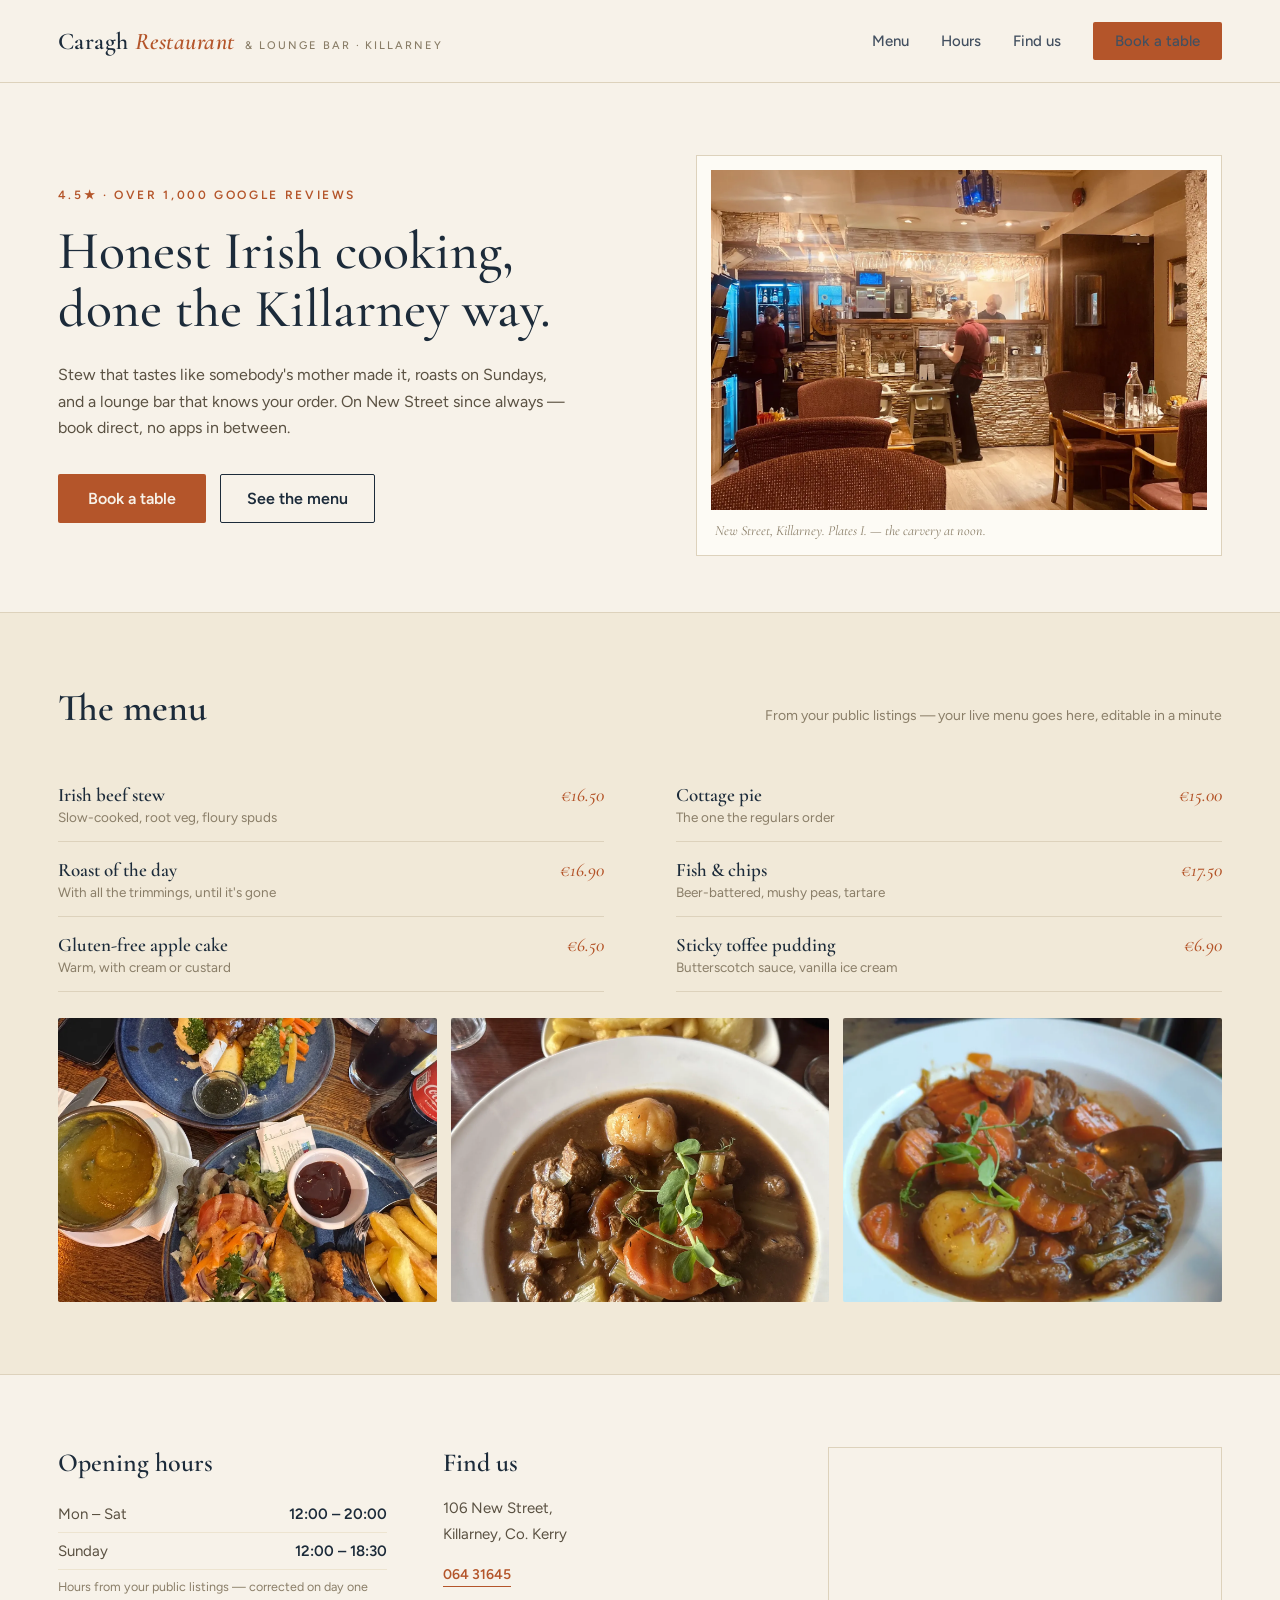
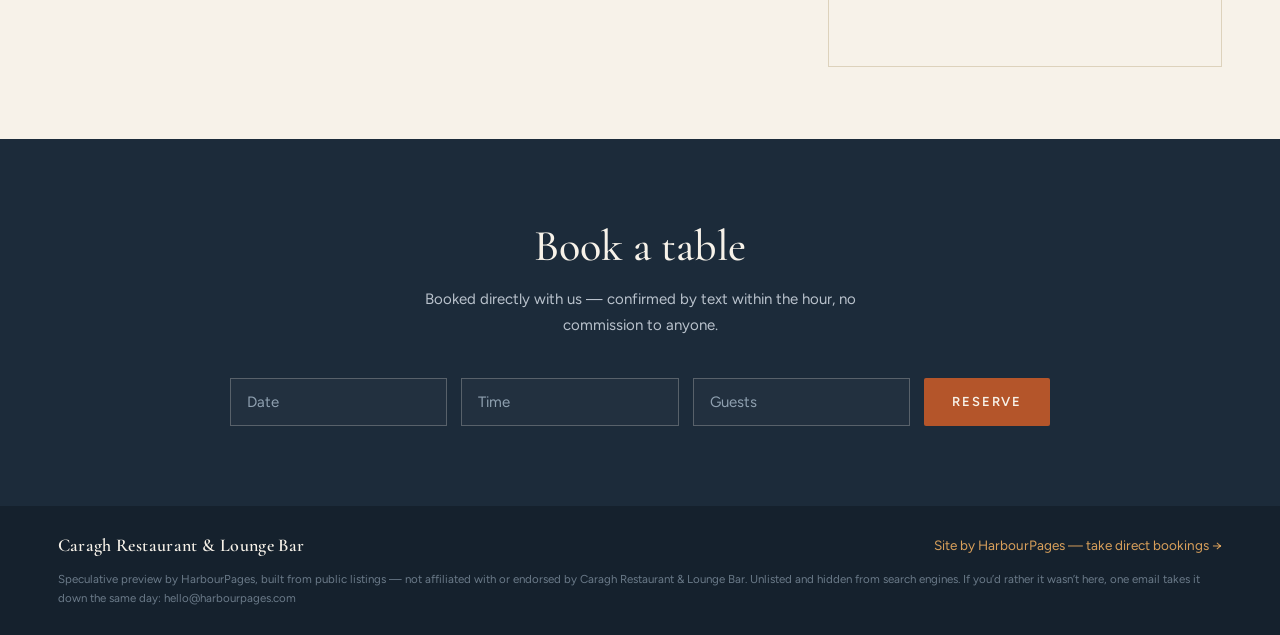
==== commit 0ab30151: "Refine demo photos per review feedback - slow-food-experience: fill circular plate frames edge-to-ed" ====
--- a/demos/caragh-restaurant/index.html
+++ b/demos/caragh-restaurant/index.html
@@ -55,6 +55,11 @@
       <div class="dish"><div><h3>Gluten-free apple cake</h3><p>Warm, with cream or custard</p></div><span class="price">&euro;6.50</span></div>
       <div class="dish"><div><h3>Sticky toffee pudding</h3><p>Butterscotch sauce, vanilla ice cream</p></div><span class="price">&euro;6.90</span></div>
     </div>
+    <div style="display:grid;grid-template-columns:repeat(3,1fr);gap:14px;margin-top:26px">
+      <img src="photos/10-food.webp" alt="A plate at Caragh" loading="lazy" style="width:100%;aspect-ratio:4/3;object-fit:cover;display:block;border-radius:2px">
+      <img src="photos/11-food.webp" alt="A plate at Caragh" loading="lazy" style="width:100%;aspect-ratio:4/3;object-fit:cover;display:block;border-radius:2px">
+      <img src="photos/12-food.webp" alt="A plate at Caragh" loading="lazy" style="width:100%;aspect-ratio:4/3;object-fit:cover;display:block;border-radius:2px">
+    </div>
   </section>
 
   <section class="band infoGrid" id="hours">
@@ -69,7 +74,7 @@
       <p class="address">106 New Street,<br>Killarney, Co. Kerry</p>
       <a class="linkRule" href="tel:+3536431645" style="font-size:14px;">064 31645</a>
     </div>
-    <div class="mapSlot placeholder"><span>[ embedded map &mdash; New Street ]</span></div>
+    <div class="mapSlot"><iframe title="Map &mdash; Caragh Restaurant, New Street, Killarney" loading="lazy" referrerpolicy="no-referrer-when-downgrade" style="width:100%;height:100%;min-height:220px;border:0;display:block;border-radius:2px" src="https://maps.google.com/maps?q=Caragh+Restaurant,+106+New+Street,+Killarney,+Co.+Kerry&z=15&output=embed"></iframe></div>
   </section>
 
   <section class="bandDark bookBand" id="book">
